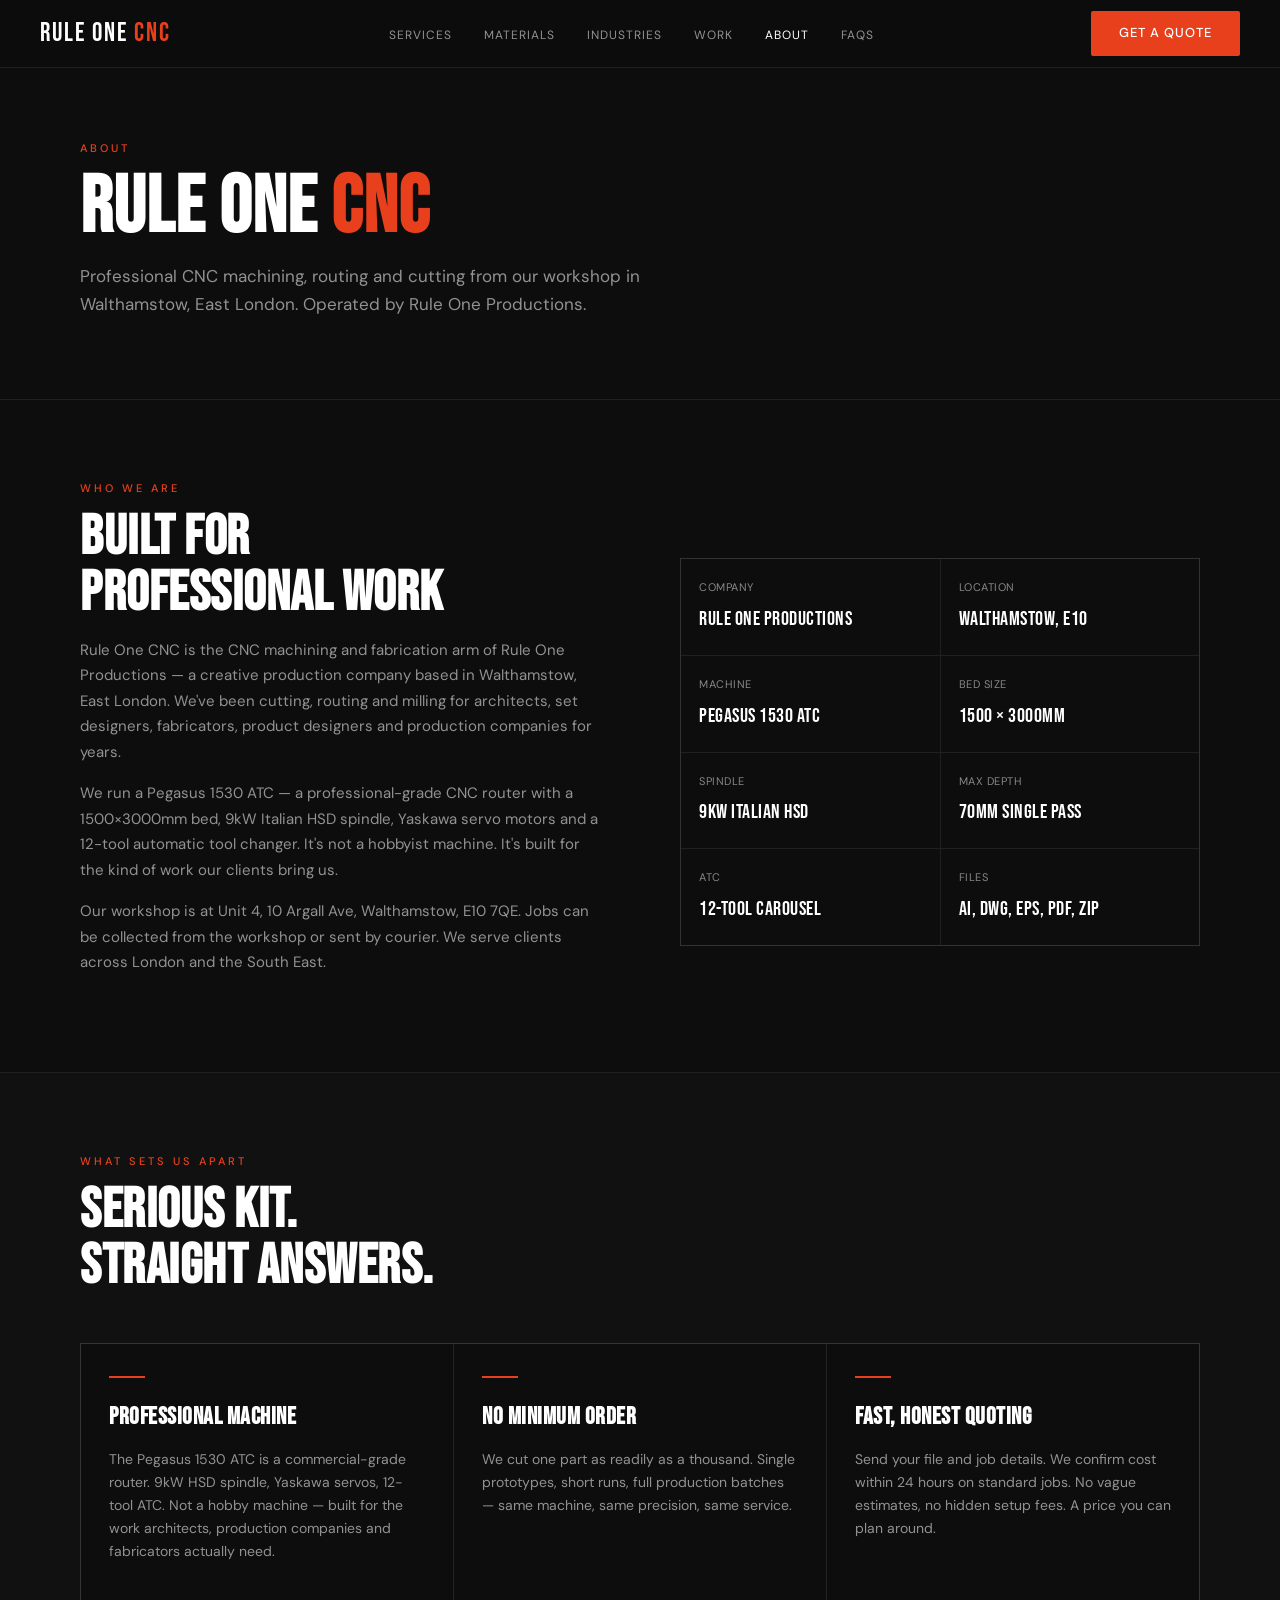
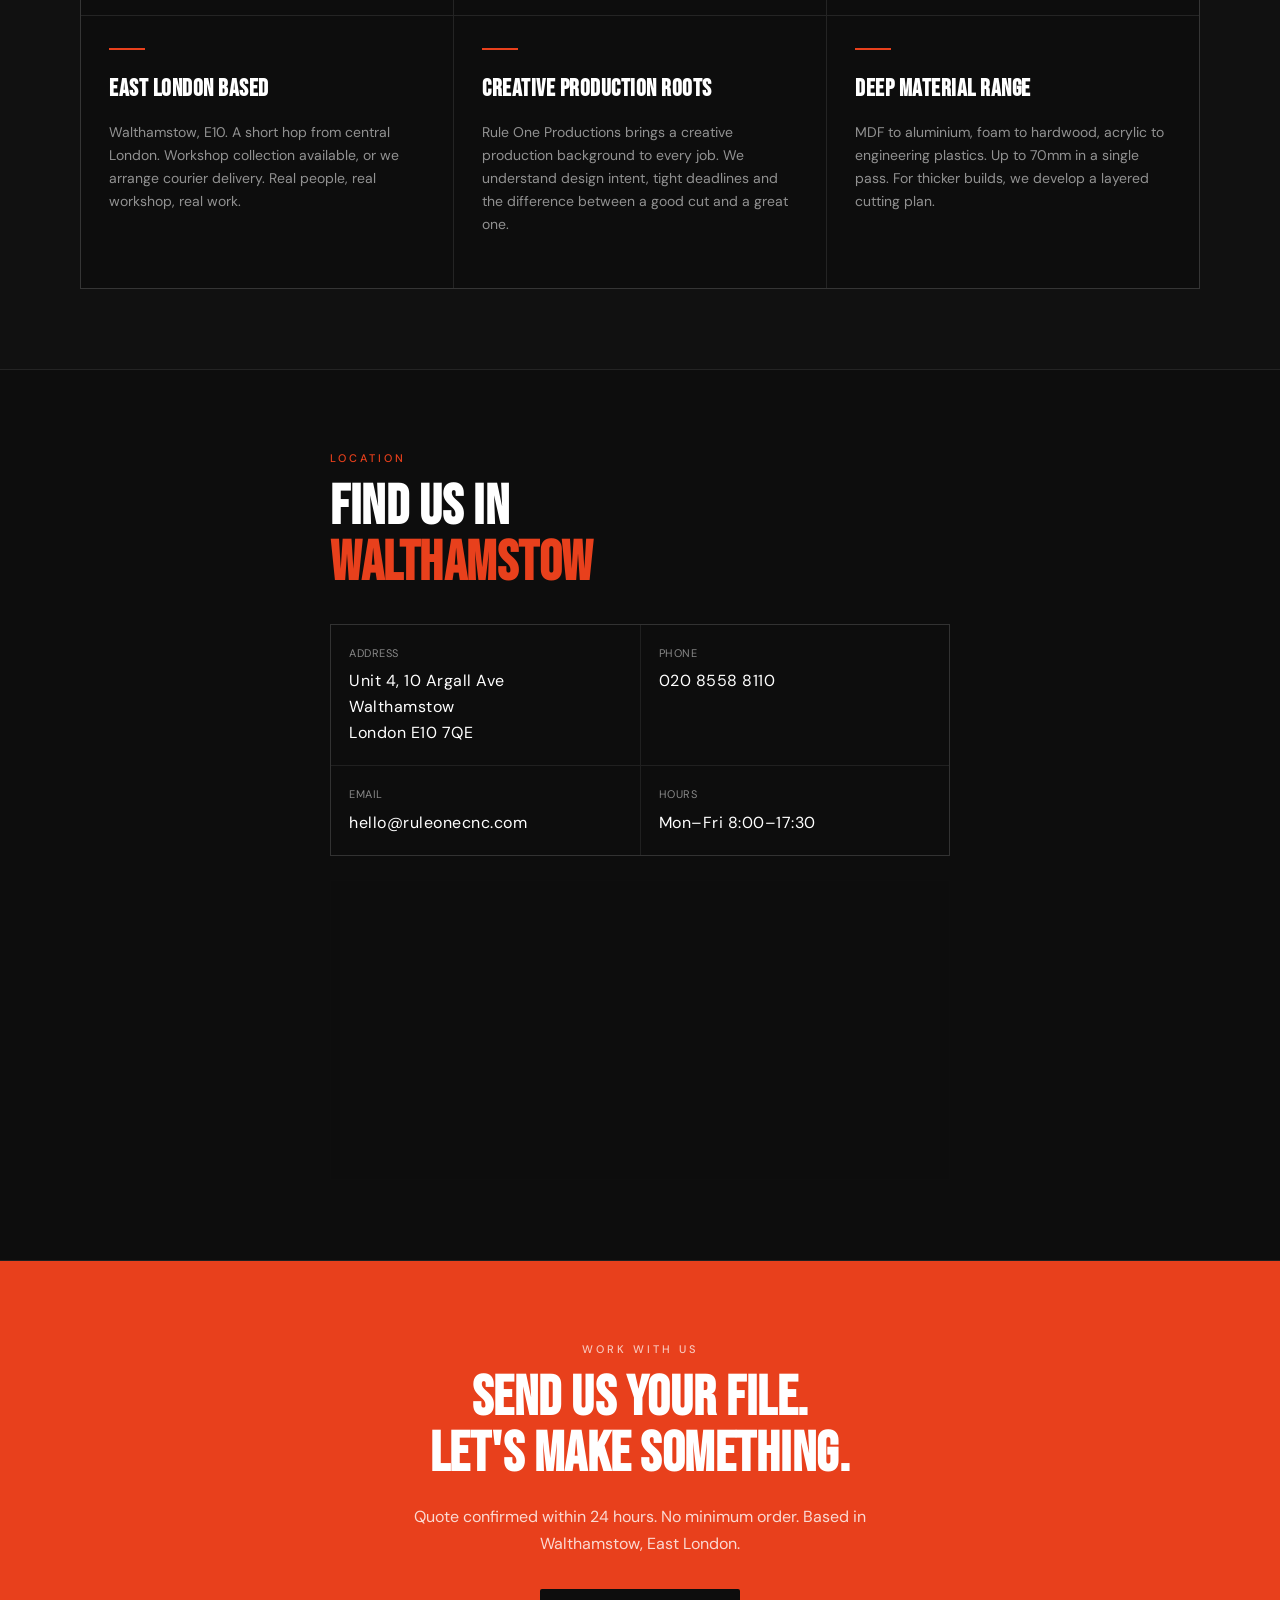
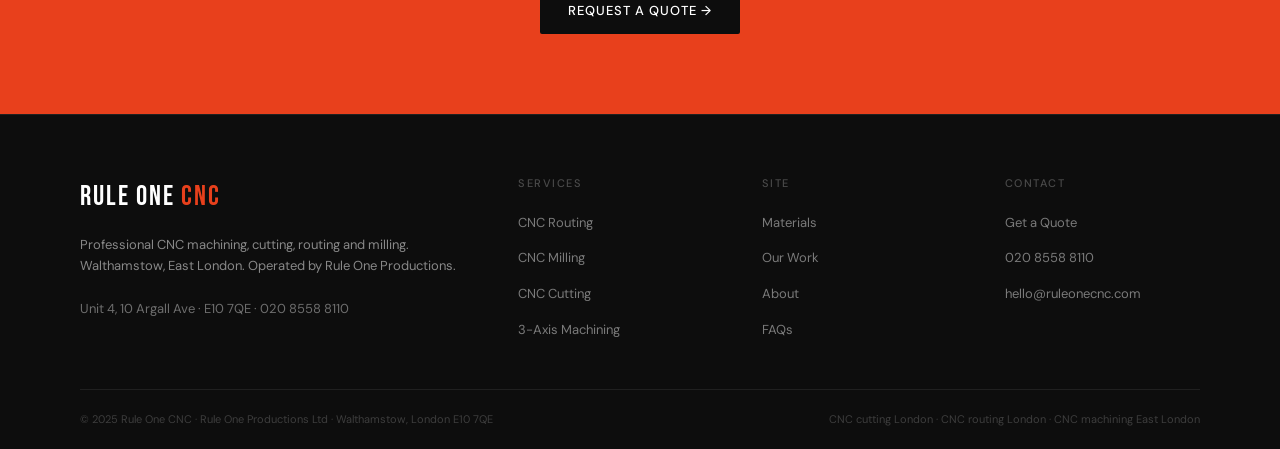
==== pages/about.html @ a9808491 "Add files via upload" ====
<!DOCTYPE html>
<html lang="en">
<head>
  <meta charset="UTF-8" />
  <meta name="viewport" content="width=device-width, initial-scale=1.0" />
  <title>About Rule One CNC — CNC Machining Workshop in Walthamstow, East London</title>
  <meta name="description" content="Rule One CNC is a professional CNC machining, routing and cutting service based in Walthamstow, East London. Operated by Rule One Productions. Pegasus 1530 ATC." />
  <link rel="canonical" href="https://www.ruleonecnc.com/pages/about.html" />
  <link rel="stylesheet" href="../css/style.css" />
</head>
<body>
  <nav class="nav">
    <a href="/" class="nav-logo">Rule One <span>CNC</span></a>
    <ul class="nav-links">
      <li><a href="/pages/services.html">Services</a></li>
      <li><a href="/pages/materials.html">Materials</a></li>
      <li><a href="/pages/industries.html">Industries</a></li>
      <li><a href="/pages/work.html">Work</a></li>
      <li><a href="/pages/about.html" style="color:#fff">About</a></li>
      <li><a href="/pages/faq.html">FAQs</a></li>
    </ul>
    <a href="/#quote" class="btn btn-primary nav-cta">Get a Quote</a>
    <div class="nav-hamburger"><span></span><span></span><span></span></div>
  </nav>
  <div class="mobile-menu">
    <a href="/pages/services.html">Services</a>
    <a href="/pages/materials.html">Materials</a>
    <a href="/pages/work.html">Work</a>
    <a href="/pages/about.html">About</a>
    <a href="/pages/faq.html">FAQs</a>
    <a href="/#quote" class="btn btn-primary">Get a Quote</a>
  </div>

  <main>
    <section class="page-hero">
      <div class="container">
        <span class="eyebrow">About</span>
        <h1>Rule One <em>CNC</em></h1>
        <p>Professional CNC machining, routing and cutting from our workshop in Walthamstow, East London. Operated by Rule One Productions.</p>
      </div>
    </section>

    <section class="section">
      <div class="container">
        <div class="machine-inner">
          <div class="machine-copy fade-in">
            <span class="eyebrow">Who we are</span>
            <h2>Built for<br>professional work</h2>
            <p style="margin-top:16px;">Rule One CNC is the CNC machining and fabrication arm of Rule One Productions — a creative production company based in Walthamstow, East London. We've been cutting, routing and milling for architects, set designers, fabricators, product designers and production companies for years.</p>
            <p>We run a Pegasus 1530 ATC — a professional-grade CNC router with a 1500×3000mm bed, 9kW Italian HSD spindle, Yaskawa servo motors and a 12-tool automatic tool changer. It's not a hobbyist machine. It's built for the kind of work our clients bring us.</p>
            <p>Our workshop is at Unit 4, 10 Argall Ave, Walthamstow, E10 7QE. Jobs can be collected from the workshop or sent by courier. We serve clients across London and the South East.</p>
          </div>
          <div class="spec-grid fade-in">
            <div class="spec-item"><div class="spec-label">Company</div><div class="spec-value">Rule One Productions</div></div>
            <div class="spec-item"><div class="spec-label">Location</div><div class="spec-value">Walthamstow, E10</div></div>
            <div class="spec-item"><div class="spec-label">Machine</div><div class="spec-value">Pegasus 1530 ATC</div></div>
            <div class="spec-item"><div class="spec-label">Bed size</div><div class="spec-value">1500 × 3000mm</div></div>
            <div class="spec-item"><div class="spec-label">Spindle</div><div class="spec-value">9kW Italian HSD</div></div>
            <div class="spec-item"><div class="spec-label">Max depth</div><div class="spec-value">70mm single pass</div></div>
            <div class="spec-item"><div class="spec-label">ATC</div><div class="spec-value">12-tool carousel</div></div>
            <div class="spec-item"><div class="spec-label">Files</div><div class="spec-value">AI, DWG, EPS, PDF, ZIP</div></div>
          </div>
        </div>
      </div>
    </section>

    <section class="section" style="background:#111;">
      <div class="container">
        <span class="eyebrow fade-in">What sets us apart</span>
        <h2 class="fade-in">Serious kit.<br>Straight answers.</h2>
        <div class="services-grid" style="margin-top:48px;">
          <div class="service-card fade-in">
            <div class="service-bar"></div>
            <h3>Professional machine</h3>
            <p>The Pegasus 1530 ATC is a commercial-grade router. 9kW HSD spindle, Yaskawa servos, 12-tool ATC. Not a hobby machine — built for the work architects, production companies and fabricators actually need.</p>
          </div>
          <div class="service-card fade-in">
            <div class="service-bar"></div>
            <h3>No minimum order</h3>
            <p>We cut one part as readily as a thousand. Single prototypes, short runs, full production batches — same machine, same precision, same service.</p>
          </div>
          <div class="service-card fade-in">
            <div class="service-bar"></div>
            <h3>Fast, honest quoting</h3>
            <p>Send your file and job details. We confirm cost within 24 hours on standard jobs. No vague estimates, no hidden setup fees. A price you can plan around.</p>
          </div>
          <div class="service-card fade-in">
            <div class="service-bar"></div>
            <h3>East London based</h3>
            <p>Walthamstow, E10. A short hop from central London. Workshop collection available, or we arrange courier delivery. Real people, real workshop, real work.</p>
          </div>
          <div class="service-card fade-in">
            <div class="service-bar"></div>
            <h3>Creative production roots</h3>
            <p>Rule One Productions brings a creative production background to every job. We understand design intent, tight deadlines and the difference between a good cut and a great one.</p>
          </div>
          <div class="service-card fade-in">
            <div class="service-bar"></div>
            <h3>Deep material range</h3>
            <p>MDF to aluminium, foam to hardwood, acrylic to engineering plastics. Up to 70mm in a single pass. For thicker builds, we develop a layered cutting plan.</p>
          </div>
        </div>
      </div>
    </section>

    <section class="section">
      <div class="container" style="max-width:700px;">
        <span class="eyebrow fade-in">Location</span>
        <h2 class="fade-in">Find us in<br><em>Walthamstow</em></h2>
        <div class="fade-in" style="margin-top:32px;">
          <div class="spec-grid">
            <div class="spec-item"><div class="spec-label">Address</div><div class="spec-value" style="font-size:16px; font-family:'DM Sans',sans-serif; font-weight:400;">Unit 4, 10 Argall Ave<br>Walthamstow<br>London E10 7QE</div></div>
            <div class="spec-item"><div class="spec-label">Phone</div><div class="spec-value" style="font-size:16px; font-family:'DM Sans',sans-serif; font-weight:400;">020 8558 8110</div></div>
            <div class="spec-item"><div class="spec-label">Email</div><div class="spec-value" style="font-size:16px; font-family:'DM Sans',sans-serif; font-weight:400;">hello@ruleonecnc.com</div></div>
            <div class="spec-item"><div class="spec-label">Hours</div><div class="spec-value" style="font-size:16px; font-family:'DM Sans',sans-serif; font-weight:400;">Mon–Fri 8:00–17:30</div></div>
          </div>
          <div style="margin-top:24px;">
            <iframe
              src="https://www.google.com/maps/embed?pb=!1m18!1m12!1m3!1d2479.5!2d-0.0147!3d51.5647!2m3!1f0!2f0!3f0!3m2!1i1024!2i768!4f13.1!3m3!1m2!1s0x0%3A0x0!2zNTHCsDMzJzUyLjkiTiAwwrAwJzUyLjkiVw!5e0!3m2!1sen!2suk!4v1234567890"
              width="100%" height="300"
              style="border:1px solid rgba(255,255,255,0.08); filter:grayscale(100%) invert(90%) contrast(90%); display:block;"
              allowfullscreen="" loading="lazy"
              referrerpolicy="no-referrer-when-downgrade"
              title="Rule One CNC location — Unit 4, 10 Argall Ave, Walthamstow, London E10 7QE">
            </iframe>
          </div>
        </div>
      </div>
    </section>

    <section class="section quote-section">
      <div class="container" style="text-align:center; max-width:600px; margin:0 auto;">
        <span class="eyebrow" style="color:rgba(255,255,255,0.7);">Work with us</span>
        <h2 style="color:white; margin-bottom:20px;">Send us your file.<br>Let's make something.</h2>
        <p style="color:rgba(255,255,255,0.8); margin-bottom:32px;">Quote confirmed within 24 hours. No minimum order. Based in Walthamstow, East London.</p>
        <a href="/#quote" class="btn btn-dark">Request a Quote →</a>
      </div>
    </section>
  </main>

  <footer class="footer">
    <div class="container">
      <div class="footer-grid">
        <div>
          <div class="footer-logo">Rule One <span>CNC</span></div>
          <p class="footer-tagline">Professional CNC machining, cutting, routing and milling. Walthamstow, East London. Operated by Rule One Productions.</p>
          <p class="footer-address">Unit 4, 10 Argall Ave · E10 7QE · 020 8558 8110</p>
        </div>
        <div class="footer-col"><h4>Services</h4><ul>
          <li><a href="/pages/services.html#routing">CNC Routing</a></li>
          <li><a href="/pages/services.html#milling">CNC Milling</a></li>
          <li><a href="/pages/services.html#cutting">CNC Cutting</a></li>
          <li><a href="/pages/services.html#3axis">3-Axis Machining</a></li>
        </ul></div>
        <div class="footer-col"><h4>Site</h4><ul>
          <li><a href="/pages/materials.html">Materials</a></li>
          <li><a href="/pages/work.html">Our Work</a></li>
          <li><a href="/pages/about.html">About</a></li>
          <li><a href="/pages/faq.html">FAQs</a></li>
        </ul></div>
        <div class="footer-col"><h4>Contact</h4><ul>
          <li><a href="/#quote">Get a Quote</a></li>
          <li><a href="tel:02085588110">020 8558 8110</a></li>
          <li><a href="mailto:hello@ruleonecnc.com">hello@ruleonecnc.com</a></li>
        </ul></div>
      </div>
      <div class="footer-bottom">
        <p>© 2025 Rule One CNC · Rule One Productions Ltd · Walthamstow, London E10 7QE</p>
        <p class="footer-keywords">CNC cutting London · CNC routing London · CNC machining East London</p>
      </div>
    </div>
  </footer>
  <script src="../js/main.js"></script>
</body>
</html>
---- css/style.css ----
@import url('https://fonts.googleapis.com/css2?family=Bebas+Neue&family=DM+Sans:ital,wght@0,300;0,400;0,500;1,400&display=swap');

:root {
  --black: #0D0D0D;
  --orange: #E8401C;
  --white: #FFFFFF;
  --gray: #1A1A1A;
  --gray-mid: #2A2A2A;
  --gray-light: #888888;
  --text-muted: rgba(255,255,255,0.55);
  --border: rgba(255,255,255,0.08);
}

*, *::before, *::after { box-sizing: border-box; margin: 0; padding: 0; }

html { scroll-behavior: smooth; }

body {
  background: var(--black);
  color: var(--white);
  font-family: 'DM Sans', sans-serif;
  font-size: 16px;
  line-height: 1.6;
  overflow-x: hidden;
}

img { max-width: 100%; height: auto; display: block; }
a { color: inherit; text-decoration: none; }

/* ─── TYPOGRAPHY ─── */
.display {
  font-family: 'Bebas Neue', sans-serif;
  line-height: 0.95;
  letter-spacing: 1px;
}
.eyebrow {
  font-size: 11px;
  letter-spacing: 3px;
  text-transform: uppercase;
  color: var(--orange);
  font-weight: 500;
  margin-bottom: 12px;
  display: block;
}
h1 { font-family: 'Bebas Neue', sans-serif; font-size: clamp(52px, 7vw, 80px); line-height: 0.95; letter-spacing: 1px; }
h2 { font-family: 'Bebas Neue', sans-serif; font-size: clamp(36px, 5vw, 56px); line-height: 1; letter-spacing: 0.5px; }
h3 { font-family: 'Bebas Neue', sans-serif; font-size: 24px; letter-spacing: 0.5px; }
h1 em, h2 em { color: var(--orange); font-style: normal; }
p { line-height: 1.7; }

/* ─── LAYOUT ─── */
.container { max-width: 1200px; margin: 0 auto; padding: 0 40px; }
.section { padding: 80px 0; border-bottom: 1px solid var(--border); }

/* ─── BUTTONS ─── */
.btn {
  display: inline-block;
  padding: 12px 28px;
  font-family: 'DM Sans', sans-serif;
  font-size: 13px;
  font-weight: 500;
  letter-spacing: 1px;
  text-transform: uppercase;
  border-radius: 2px;
  cursor: pointer;
  transition: all 0.2s;
  border: none;
}
.btn-primary { background: var(--orange); color: var(--white); }
.btn-primary:hover { background: #cc3518; }
.btn-outline { background: transparent; color: var(--white); border: 1px solid rgba(255,255,255,0.3); }
.btn-outline:hover { border-color: var(--white); }
.btn-dark { background: var(--black); color: var(--white); }
.btn-dark:hover { background: #1a1a1a; }

/* ─── NAV ─── */
.nav {
  position: fixed;
  top: 0; left: 0; right: 0;
  z-index: 100;
  display: flex;
  justify-content: space-between;
  align-items: center;
  padding: 0 40px;
  height: 68px;
  background: rgba(13,13,13,0.95);
  backdrop-filter: blur(10px);
  border-bottom: 1px solid var(--border);
  transition: all 0.3s;
}
.nav-logo {
  font-family: 'Bebas Neue', sans-serif;
  font-size: 26px;
  letter-spacing: 2px;
  color: var(--white);
}
.nav-logo span { color: var(--orange); }
.nav-links {
  display: flex;
  gap: 32px;
  list-style: none;
}
.nav-links a {
  font-size: 12px;
  letter-spacing: 1px;
  text-transform: uppercase;
  color: rgba(255,255,255,0.55);
  transition: color 0.2s;
}
.nav-links a:hover { color: var(--white); }
.nav-cta { flex-shrink: 0; }
.nav-hamburger { display: none; flex-direction: column; gap: 5px; cursor: pointer; padding: 4px; }
.nav-hamburger span { display: block; width: 22px; height: 2px; background: var(--white); transition: all 0.3s; }

/* ─── HERO ─── */
.hero {
  min-height: 100vh;
  display: flex;
  align-items: center;
  padding-top: 68px;
  position: relative;
  overflow: hidden;
}
.hero-bg {
  position: absolute;
  inset: 0;
  background: 
    linear-gradient(135deg, rgba(232,64,28,0.04) 0%, transparent 60%),
    var(--black);
}
.hero-grid-overlay {
  position: absolute;
  inset: 0;
  background-image: 
    linear-gradient(rgba(255,255,255,0.02) 1px, transparent 1px),
    linear-gradient(90deg, rgba(255,255,255,0.02) 1px, transparent 1px);
  background-size: 60px 60px;
}
.hero-content {
  position: relative;
  z-index: 2;
  display: grid;
  grid-template-columns: 1fr 1fr;
  gap: 80px;
  align-items: center;
  width: 100%;
  max-width: 1200px;
  margin: 0 auto;
  padding: 80px 40px;
}
.hero-left { max-width: 560px; }
.hero-h1 { margin-bottom: 24px; }
.hero-sub {
  font-size: 17px;
  color: var(--text-muted);
  margin-bottom: 40px;
  max-width: 460px;
}
.hero-ctas { display: flex; gap: 12px; flex-wrap: wrap; }
.hero-right { position: relative; }
.hero-img-grid {
  display: grid;
  grid-template-columns: 1fr 1fr;
  grid-template-rows: 220px 160px;
  gap: 6px;
}
.hero-img-item {
  background: var(--gray);
  overflow: hidden;
  position: relative;
}
.hero-img-item.span2 { grid-column: span 2; }
.hero-img-item img {
  width: 100%; height: 100%;
  object-fit: cover;
  transition: transform 0.6s ease;
}
.hero-img-item:hover img { transform: scale(1.04); }
.hero-img-label {
  position: absolute;
  bottom: 0; left: 0; right: 0;
  padding: 20px 14px 10px;
  background: linear-gradient(transparent, rgba(0,0,0,0.7));
  font-size: 11px;
  color: rgba(255,255,255,0.6);
  letter-spacing: 0.5px;
}

/* ─── TRUST BAR ─── */
.trust-bar {
  background: var(--gray);
  border-top: 1px solid var(--border);
  border-bottom: 1px solid var(--border);
}
.trust-bar-inner {
  display: grid;
  grid-template-columns: repeat(5, 1fr);
}
.trust-item {
  padding: 28px 24px;
  border-right: 1px solid var(--border);
  transition: background 0.2s;
}
.trust-item:last-child { border-right: none; }
.trust-item:hover { background: rgba(255,255,255,0.02); }
.trust-num {
  font-family: 'Bebas Neue', sans-serif;
  font-size: 32px;
  color: var(--orange);
  line-height: 1;
  margin-bottom: 4px;
  letter-spacing: 0.5px;
}
.trust-label {
  font-size: 11px;
  color: var(--gray-light);
  text-transform: uppercase;
  letter-spacing: 0.5px;
  line-height: 1.4;
}

/* ─── SERVICES ─── */
.services-grid {
  display: grid;
  grid-template-columns: repeat(3, 1fr);
  gap: 1px;
  background: var(--border);
  border: 1px solid var(--border);
  margin-top: 48px;
}
.service-card {
  background: var(--black);
  padding: 32px 28px;
  transition: background 0.2s;
  display: flex;
  flex-direction: column;
}
.service-card:hover { background: #111; }
.service-bar {
  width: 36px; height: 2px;
  background: var(--orange);
  margin-bottom: 20px;
  transition: width 0.3s;
}
.service-card:hover .service-bar { width: 56px; }
.service-card h3 { margin-bottom: 12px; }
.service-card p {
  font-size: 14px;
  color: var(--text-muted);
  line-height: 1.65;
  flex: 1;
  margin-bottom: 20px;
}
.service-link {
  font-size: 12px;
  color: var(--orange);
  letter-spacing: 1px;
  text-transform: uppercase;
  display: inline-flex;
  align-items: center;
  gap: 6px;
  transition: gap 0.2s;
}
.service-card:hover .service-link { gap: 10px; }

/* ─── PORTFOLIO ─── */
.portfolio-grid {
  display: grid;
  grid-template-columns: 2fr 1fr 1fr;
  grid-template-rows: 300px 220px;
  gap: 6px;
  margin-top: 48px;
}
.port-item {
  position: relative;
  overflow: hidden;
  background: var(--gray);
  cursor: pointer;
}
.port-item.tall { grid-row: span 2; }
.port-item img {
  width: 100%; height: 100%;
  object-fit: cover;
  transition: transform 0.6s ease;
}
.port-item:hover img { transform: scale(1.05); }
.port-overlay {
  position: absolute;
  inset: 0;
  background: linear-gradient(to top, rgba(0,0,0,0.85) 0%, transparent 50%);
  display: flex;
  flex-direction: column;
  justify-content: flex-end;
  padding: 20px;
  opacity: 0;
  transition: opacity 0.3s;
}
.port-item:hover .port-overlay { opacity: 1; }
.port-always {
  position: absolute;
  bottom: 0; left: 0; right: 0;
  padding: 14px 16px;
  background: linear-gradient(transparent, rgba(0,0,0,0.75));
}
.port-title { font-size: 13px; font-weight: 500; margin-bottom: 3px; }
.port-tag { font-size: 11px; color: var(--orange); text-transform: uppercase; letter-spacing: 0.5px; }

/* ─── MATERIALS ─── */
.materials-grid {
  display: grid;
  grid-template-columns: repeat(4, 1fr);
  gap: 1px;
  background: var(--border);
  border: 1px solid var(--border);
  margin-top: 48px;
}
.material-cell {
  background: var(--black);
  padding: 24px 20px;
  transition: background 0.2s;
}
.material-cell:hover { background: #111; }
.material-name {
  font-family: 'Bebas Neue', sans-serif;
  font-size: 20px;
  letter-spacing: 0.5px;
  margin-bottom: 4px;
}
.material-detail { font-size: 12px; color: var(--gray-light); line-height: 1.5; }

/* ─── INDUSTRIES ─── */
.industries-strip {
  display: grid;
  grid-template-columns: repeat(5, 1fr);
  gap: 1px;
  background: var(--border);
  border: 1px solid var(--border);
  margin-top: 48px;
}
.industry-cell {
  background: var(--black);
  padding: 28px 22px;
  transition: background 0.2s;
}
.industry-cell:hover { background: #111; }
.industry-num {
  font-family: 'Bebas Neue', sans-serif;
  font-size: 36px;
  color: rgba(255,255,255,0.08);
  line-height: 1;
  margin-bottom: 12px;
  transition: color 0.2s;
}
.industry-cell:hover .industry-num { color: var(--orange); }
.industry-name { font-size: 13px; font-weight: 500; margin-bottom: 8px; line-height: 1.3; }
.industry-desc { font-size: 12px; color: var(--gray-light); line-height: 1.55; }

/* ─── MACHINE SPEC ─── */
.machine-section {
  background: var(--gray);
}
.machine-inner {
  display: grid;
  grid-template-columns: 1fr 1fr;
  gap: 80px;
  align-items: center;
}
.spec-grid {
  display: grid;
  grid-template-columns: 1fr 1fr;
  gap: 1px;
  background: var(--border);
  border: 1px solid var(--border);
  margin-top: 32px;
}
.spec-item {
  background: var(--black);
  padding: 20px 18px;
}
.spec-label { font-size: 11px; color: var(--gray-light); text-transform: uppercase; letter-spacing: 0.5px; margin-bottom: 6px; }
.spec-value { font-family: 'Bebas Neue', sans-serif; font-size: 20px; color: var(--white); letter-spacing: 0.5px; }
.machine-copy p { color: var(--text-muted); margin-bottom: 16px; font-size: 15px; }

/* ─── QUOTE SECTION ─── */
.quote-section {
  background: var(--orange);
  border-bottom: none;
}
.quote-inner {
  display: grid;
  grid-template-columns: 1fr 1fr;
  gap: 80px;
  align-items: start;
}
.quote-copy h2 { color: var(--white); margin-bottom: 20px; }
.quote-copy p { color: rgba(255,255,255,0.8); font-size: 15px; margin-bottom: 12px; }
.quote-meta { margin-top: 24px; }
.quote-meta p { font-size: 13px; color: rgba(255,255,255,0.65); margin-bottom: 4px; }
.quote-form { display: flex; flex-direction: column; gap: 10px; }
.form-row { display: grid; grid-template-columns: 1fr 1fr; gap: 10px; }
.quote-form input,
.quote-form select,
.quote-form textarea {
  width: 100%;
  background: rgba(0,0,0,0.15);
  border: 1px solid rgba(255,255,255,0.25);
  color: var(--white);
  padding: 13px 16px;
  font-family: 'DM Sans', sans-serif;
  font-size: 14px;
  border-radius: 2px;
  outline: none;
  transition: border-color 0.2s;
  -webkit-appearance: none;
}
.quote-form input:focus,
.quote-form select:focus,
.quote-form textarea:focus { border-color: rgba(255,255,255,0.6); }
.quote-form input::placeholder,
.quote-form textarea::placeholder { color: rgba(255,255,255,0.4); }
.quote-form select option { background: #333; color: #fff; }
.quote-form textarea { resize: vertical; min-height: 90px; }
.form-file-label {
  display: block;
  background: rgba(0,0,0,0.15);
  border: 1px dashed rgba(255,255,255,0.3);
  color: rgba(255,255,255,0.55);
  padding: 16px;
  text-align: center;
  font-size: 13px;
  cursor: pointer;
  border-radius: 2px;
  transition: border-color 0.2s;
}
.form-file-label:hover { border-color: rgba(255,255,255,0.6); color: var(--white); }
.form-file-input { display: none; }
.form-submit-btn {
  background: var(--black);
  color: var(--white);
  border: none;
  padding: 15px;
  font-family: 'DM Sans', sans-serif;
  font-size: 13px;
  font-weight: 500;
  letter-spacing: 1px;
  text-transform: uppercase;
  cursor: pointer;
  border-radius: 2px;
  transition: background 0.2s;
  width: 100%;
}
.form-submit-btn:hover { background: #1a1a1a; }
.form-note { font-size: 11px; color: rgba(255,255,255,0.5); text-align: center; }
.form-success {
  display: none;
  background: rgba(0,0,0,0.2);
  border: 1px solid rgba(255,255,255,0.3);
  padding: 24px;
  text-align: center;
  border-radius: 2px;
}
.form-success h3 { font-family: 'Bebas Neue', sans-serif; font-size: 28px; margin-bottom: 8px; }
.form-success p { font-size: 14px; color: rgba(255,255,255,0.8); }

/* ─── FAQ ─── */
.faq-grid {
  display: grid;
  grid-template-columns: 1fr 1fr;
  gap: 1px;
  background: var(--border);
  border: 1px solid var(--border);
  margin-top: 48px;
}
.faq-item {
  background: var(--black);
  padding: 28px 24px;
  cursor: pointer;
  transition: background 0.2s;
}
.faq-item:hover { background: #0f0f0f; }
.faq-q {
  font-size: 14px;
  font-weight: 500;
  color: var(--white);
  margin-bottom: 10px;
  line-height: 1.4;
  display: flex;
  justify-content: space-between;
  gap: 12px;
}
.faq-q::after {
  content: '+';
  color: var(--orange);
  font-size: 20px;
  font-weight: 300;
  flex-shrink: 0;
  transition: transform 0.3s;
}
.faq-item.open .faq-q::after { transform: rotate(45deg); }
.faq-a {
  font-size: 13px;
  color: var(--text-muted);
  line-height: 1.7;
  display: none;
  padding-top: 8px;
}
.faq-item.open .faq-a { display: block; }

/* ─── FOOTER ─── */
.footer {
  padding: 60px 0 0;
  border-top: 1px solid var(--border);
}
.footer-grid {
  display: grid;
  grid-template-columns: 2fr 1fr 1fr 1fr;
  gap: 48px;
  padding-bottom: 48px;
}
.footer-logo {
  font-family: 'Bebas Neue', sans-serif;
  font-size: 28px;
  letter-spacing: 2px;
  margin-bottom: 14px;
}
.footer-logo span { color: var(--orange); }
.footer-tagline { font-size: 13px; color: var(--gray-light); line-height: 1.65; margin-bottom: 20px; }
.footer-address { font-size: 13px; color: rgba(255,255,255,0.4); line-height: 1.8; }
.footer-col h4 {
  font-size: 11px;
  text-transform: uppercase;
  letter-spacing: 1.5px;
  color: rgba(255,255,255,0.25);
  margin-bottom: 16px;
  font-weight: 500;
}
.footer-col ul { list-style: none; display: flex; flex-direction: column; gap: 10px; }
.footer-col ul li a { font-size: 13px; color: rgba(255,255,255,0.45); transition: color 0.2s; }
.footer-col ul li a:hover { color: var(--white); }
.footer-bottom {
  border-top: 1px solid var(--border);
  padding: 20px 0;
  display: flex;
  justify-content: space-between;
  align-items: center;
  gap: 20px;
}
.footer-bottom p { font-size: 11px; color: rgba(255,255,255,0.2); }
.footer-keywords { font-size: 11px; color: rgba(255,255,255,0.12); }

/* ─── SECTION INTRO ─── */
.section-intro { max-width: 580px; margin-top: 12px; }
.section-intro p { font-size: 16px; color: var(--text-muted); }

/* ─── MOBILE NAV ─── */
.mobile-menu {
  display: none;
  position: fixed;
  inset: 0;
  background: var(--black);
  z-index: 99;
  flex-direction: column;
  justify-content: center;
  align-items: center;
  gap: 32px;
  padding-top: 68px;
}
.mobile-menu.open { display: flex; }
.mobile-menu a {
  font-family: 'Bebas Neue', sans-serif;
  font-size: 42px;
  letter-spacing: 2px;
  color: var(--white);
  transition: color 0.2s;
}
.mobile-menu a:hover { color: var(--orange); }

/* ─── RESPONSIVE ─── */
@media (max-width: 1024px) {
  .hero-content { grid-template-columns: 1fr; gap: 48px; }
  .hero-left { max-width: 100%; }
  .hero-right { display: none; }
  .trust-bar-inner { grid-template-columns: repeat(3, 1fr); }
  .trust-item:nth-child(3) { border-right: none; }
  .trust-item:nth-child(4), .trust-item:nth-child(5) { border-top: 1px solid var(--border); }
  .services-grid { grid-template-columns: repeat(2, 1fr); }
  .portfolio-grid { grid-template-columns: 1fr 1fr; grid-template-rows: auto; }
  .port-item.tall { grid-row: span 1; }
  .materials-grid { grid-template-columns: repeat(2, 1fr); }
  .industries-strip { grid-template-columns: repeat(3, 1fr); }
  .machine-inner { grid-template-columns: 1fr; }
  .quote-inner { grid-template-columns: 1fr; }
  .footer-grid { grid-template-columns: 1fr 1fr; }
}

@media (max-width: 768px) {
  .container { padding: 0 20px; }
  .section { padding: 60px 0; }
  .nav { padding: 0 20px; }
  .nav-links { display: none; }
  .nav-cta { display: none; }
  .nav-hamburger { display: flex; }
  .hero-content { padding: 60px 20px; }
  .services-grid { grid-template-columns: 1fr; }
  .portfolio-grid { grid-template-columns: 1fr; }
  .materials-grid { grid-template-columns: repeat(2, 1fr); }
  .industries-strip { grid-template-columns: repeat(2, 1fr); }
  .trust-bar-inner { grid-template-columns: repeat(2, 1fr); }
  .trust-item:nth-child(3) { border-right: 1px solid var(--border); }
  .faq-grid { grid-template-columns: 1fr; }
  .footer-grid { grid-template-columns: 1fr; }
  .footer-bottom { flex-direction: column; align-items: flex-start; gap: 8px; }
  .quote-inner { grid-template-columns: 1fr; gap: 40px; }
  .form-row { grid-template-columns: 1fr; }
  .spec-grid { grid-template-columns: 1fr; }
  h1 { font-size: 48px; }
  h2 { font-size: 36px; }
}

/* ─── UTILITY ─── */
.mt-8 { margin-top: 8px; }
.mt-16 { margin-top: 16px; }
.mt-24 { margin-top: 24px; }
.text-orange { color: var(--orange); }
.text-muted { color: var(--text-muted); }

/* ─── PAGE HERO (inner pages) ─── */
.page-hero {
  padding: 140px 0 80px;
  border-bottom: 1px solid var(--border);
}
.page-hero h1 { margin-bottom: 16px; }
.page-hero p { font-size: 17px; color: var(--text-muted); max-width: 560px; }

/* ─── ANIMATIONS ─── */
.fade-in {
  opacity: 0;
  transform: translateY(20px);
  transition: opacity 0.6s ease, transform 0.6s ease;
}
.fade-in.visible {
  opacity: 1;
  transform: translateY(0);
}
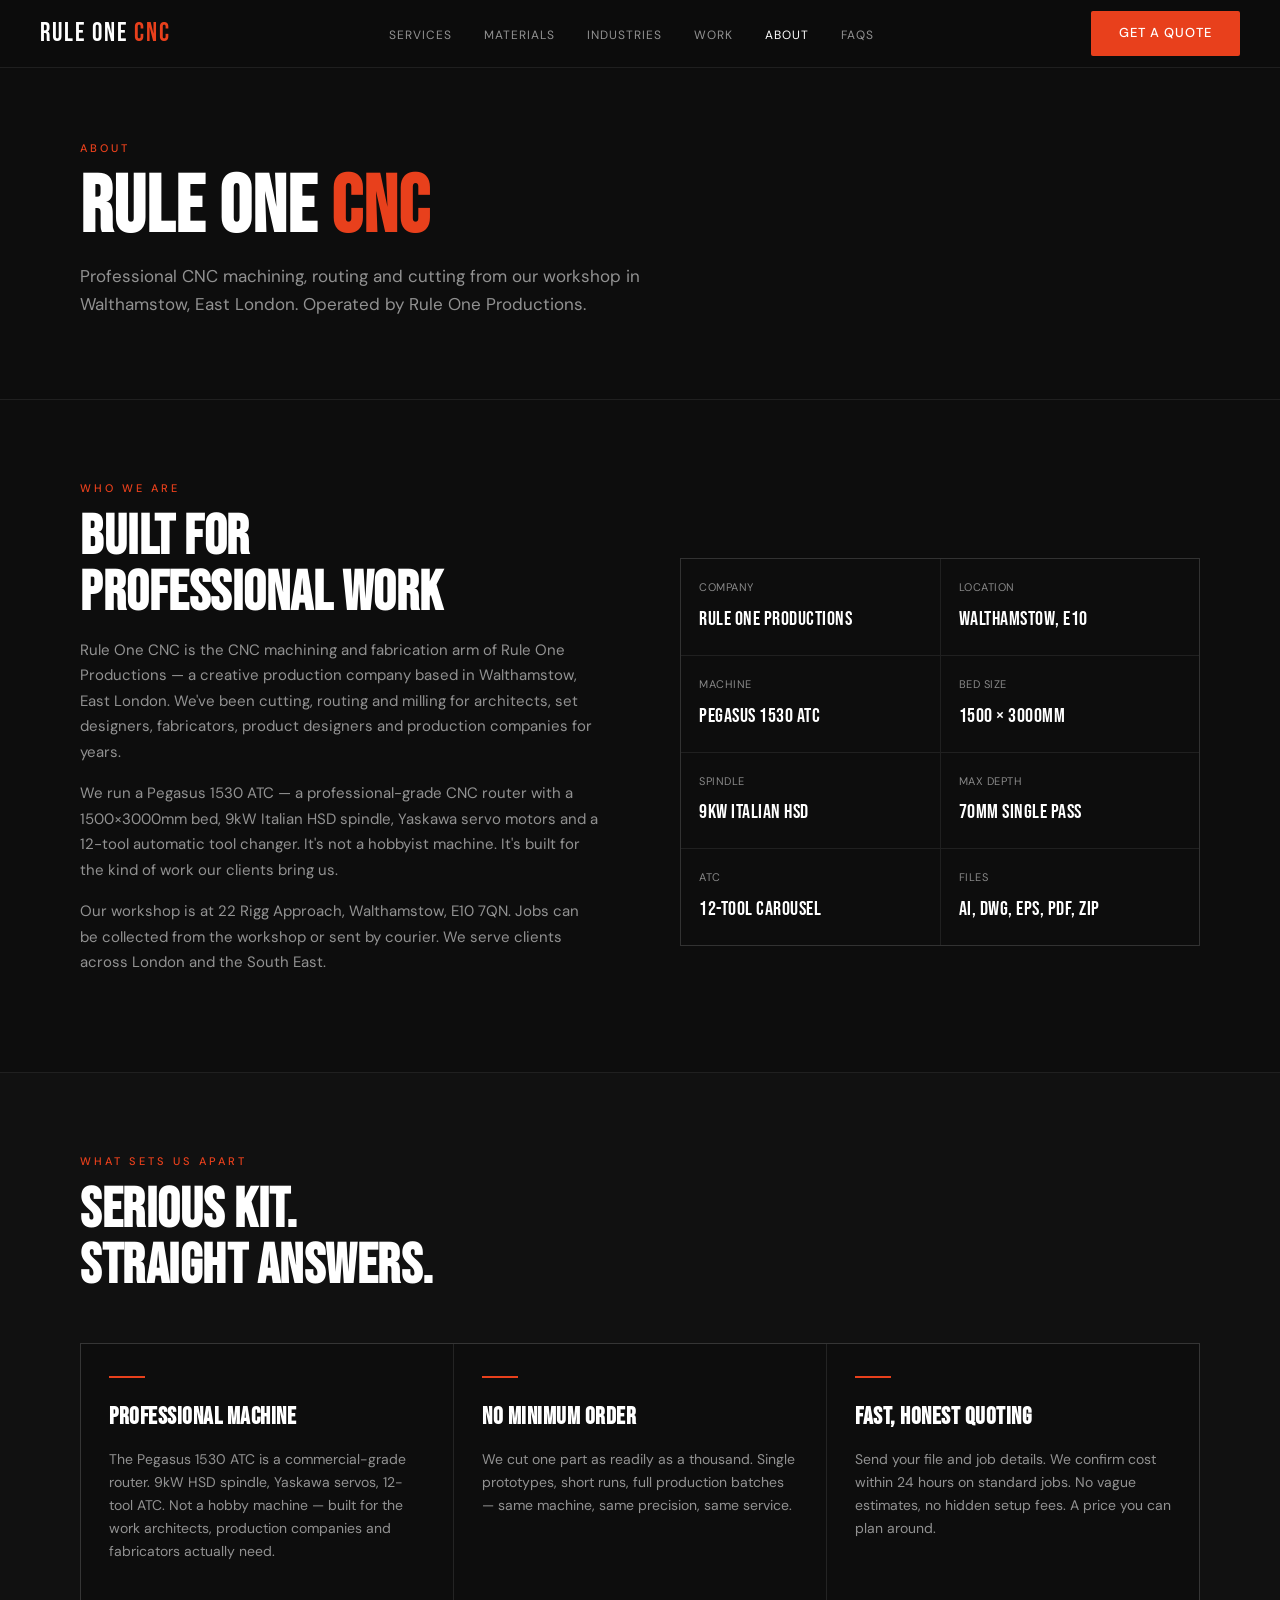
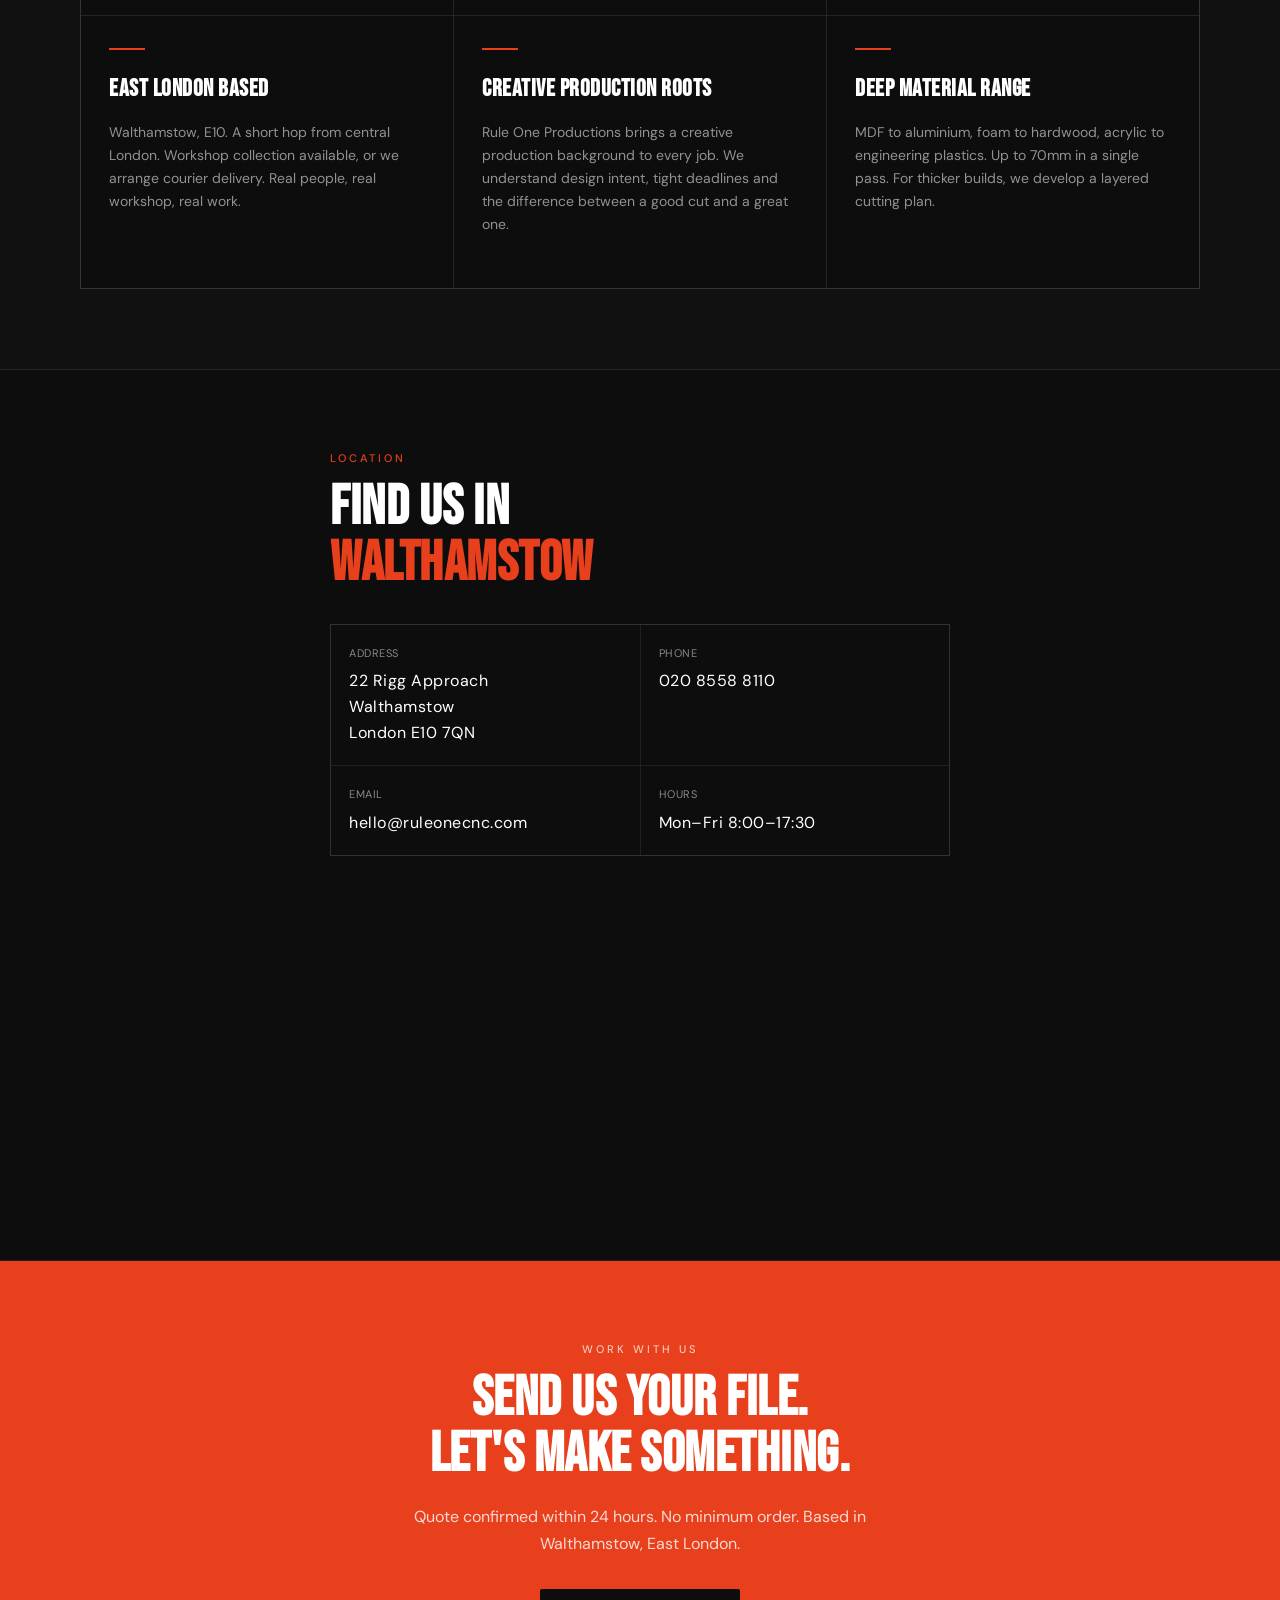
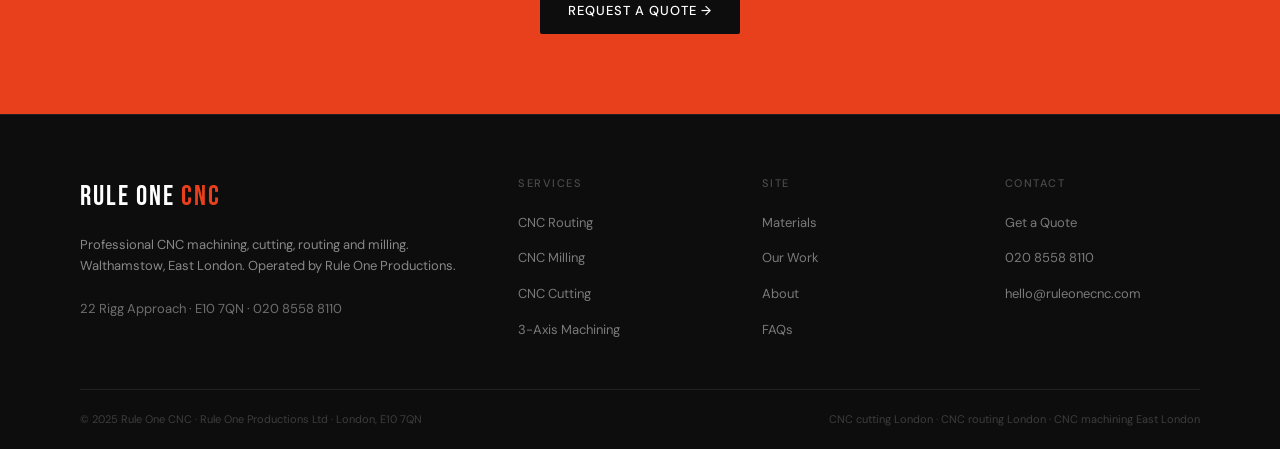
==== commit 7e9de527: "Add files via upload" ====
--- a/pages/about.html
+++ b/pages/about.html
@@ -48,7 +48,7 @@
             <h2>Built for<br>professional work</h2>
             <p style="margin-top:16px;">Rule One CNC is the CNC machining and fabrication arm of Rule One Productions — a creative production company based in Walthamstow, East London. We've been cutting, routing and milling for architects, set designers, fabricators, product designers and production companies for years.</p>
             <p>We run a Pegasus 1530 ATC — a professional-grade CNC router with a 1500×3000mm bed, 9kW Italian HSD spindle, Yaskawa servo motors and a 12-tool automatic tool changer. It's not a hobbyist machine. It's built for the kind of work our clients bring us.</p>
-            <p>Our workshop is at Unit 4, 10 Argall Ave, Walthamstow, E10 7QE. Jobs can be collected from the workshop or sent by courier. We serve clients across London and the South East.</p>
+            <p>Our workshop is at 22 Rigg Approach, Walthamstow, E10 7QN. Jobs can be collected from the workshop or sent by courier. We serve clients across London and the South East.</p>
           </div>
           <div class="spec-grid fade-in">
             <div class="spec-item"><div class="spec-label">Company</div><div class="spec-value">Rule One Productions</div></div>
@@ -109,7 +109,7 @@
         <h2 class="fade-in">Find us in<br><em>Walthamstow</em></h2>
         <div class="fade-in" style="margin-top:32px;">
           <div class="spec-grid">
-            <div class="spec-item"><div class="spec-label">Address</div><div class="spec-value" style="font-size:16px; font-family:'DM Sans',sans-serif; font-weight:400;">Unit 4, 10 Argall Ave<br>Walthamstow<br>London E10 7QE</div></div>
+            <div class="spec-item"><div class="spec-label">Address</div><div class="spec-value" style="font-size:16px; font-family:'DM Sans',sans-serif; font-weight:400;">22 Rigg Approach<br>Walthamstow<br>London E10 7QN</div></div>
             <div class="spec-item"><div class="spec-label">Phone</div><div class="spec-value" style="font-size:16px; font-family:'DM Sans',sans-serif; font-weight:400;">020 8558 8110</div></div>
             <div class="spec-item"><div class="spec-label">Email</div><div class="spec-value" style="font-size:16px; font-family:'DM Sans',sans-serif; font-weight:400;">hello@ruleonecnc.com</div></div>
             <div class="spec-item"><div class="spec-label">Hours</div><div class="spec-value" style="font-size:16px; font-family:'DM Sans',sans-serif; font-weight:400;">Mon–Fri 8:00–17:30</div></div>
@@ -121,7 +121,7 @@
               style="border:1px solid rgba(255,255,255,0.08); filter:grayscale(100%) invert(90%) contrast(90%); display:block;"
               allowfullscreen="" loading="lazy"
               referrerpolicy="no-referrer-when-downgrade"
-              title="Rule One CNC location — Unit 4, 10 Argall Ave, Walthamstow, London E10 7QE">
+              title="Rule One CNC location — 22 Rigg Approach, London, E10 7QN">
             </iframe>
           </div>
         </div>
@@ -144,7 +144,7 @@
         <div>
           <div class="footer-logo">Rule One <span>CNC</span></div>
           <p class="footer-tagline">Professional CNC machining, cutting, routing and milling. Walthamstow, East London. Operated by Rule One Productions.</p>
-          <p class="footer-address">Unit 4, 10 Argall Ave · E10 7QE · 020 8558 8110</p>
+          <p class="footer-address">22 Rigg Approach · E10 7QN · 020 8558 8110</p>
         </div>
         <div class="footer-col"><h4>Services</h4><ul>
           <li><a href="/pages/services.html#routing">CNC Routing</a></li>
@@ -165,7 +165,7 @@
         </ul></div>
       </div>
       <div class="footer-bottom">
-        <p>© 2025 Rule One CNC · Rule One Productions Ltd · Walthamstow, London E10 7QE</p>
+        <p>© 2025 Rule One CNC · Rule One Productions Ltd · London, E10 7QN</p>
         <p class="footer-keywords">CNC cutting London · CNC routing London · CNC machining East London</p>
       </div>
     </div>
